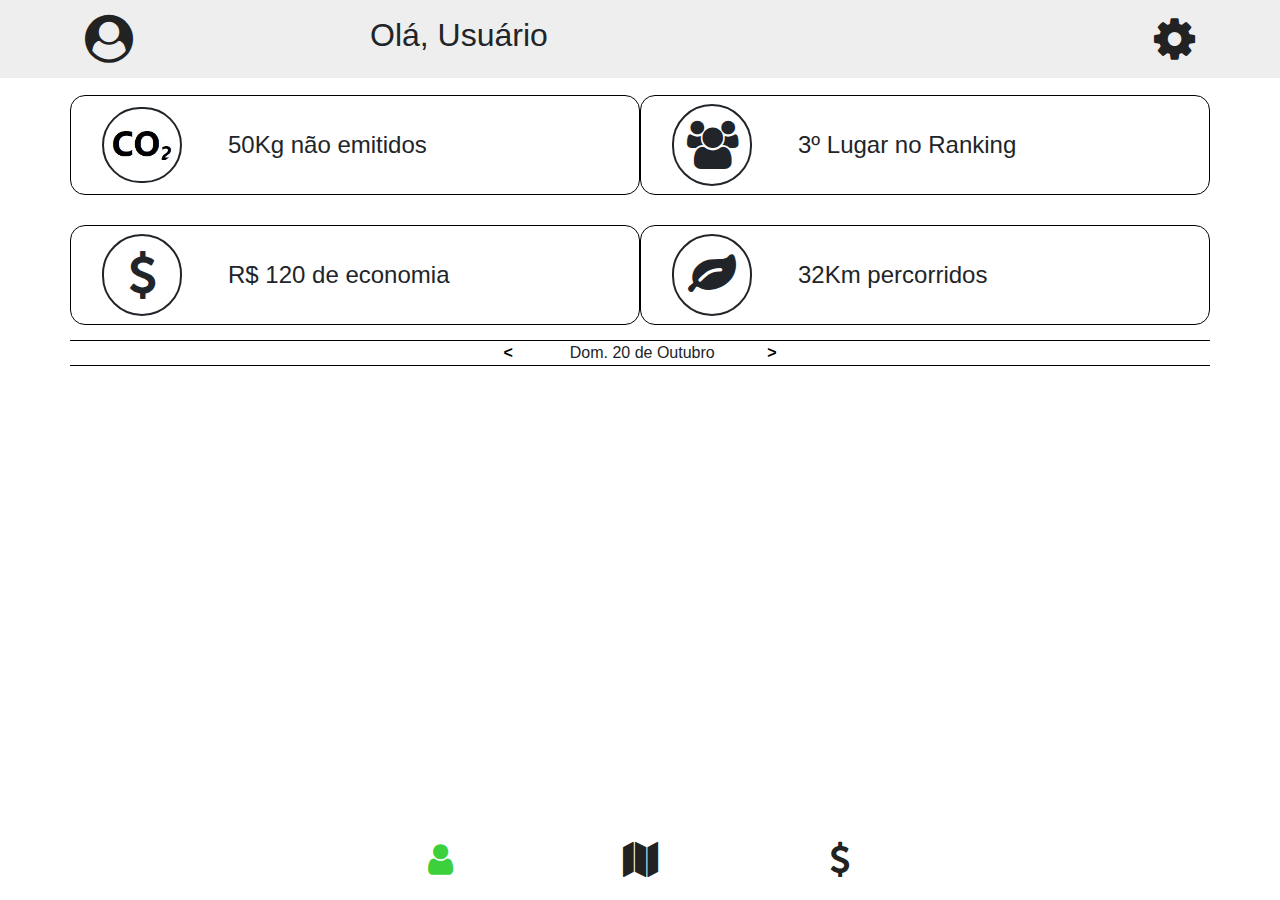
==== usuario/index.html @ d2006569 "Add files via upload" ====
<!DOCTYPE html>
<html lang="pt-br">

<head>
    <meta charset="utf-8">
    <meta name="viewport" content="width=device-width, initial-scale=1.0">
    <title>EcoMobil - Ganhe benefícios salvando o planeta</title>
    <link rel="stylesheet" href="https://stackpath.bootstrapcdn.com/bootstrap/4.3.1/css/bootstrap.min.css" integrity="sha384-ggOyR0iXCbMQv3Xipma34MD+dH/1fQ784/j6cY/iJTQUOhcWr7x9JvoRxT2MZw1T" crossorigin="anonymous">
    <link rel="stylesheet" href="https://cdnjs.cloudflare.com/ajax/libs/font-awesome/4.7.0/css/font-awesome.min.css">
    <link rel="stylesheet" href="../css/mapa.css">
    <link rel="stylesheet" href="../css/usuario.css">
</head>

<body>
    <header class="container-fluid">
        <div class="container">
            <div class="row align-items-center">
                <div class="col-3">
                    <i class="fa fa-user-circle iconemenuusuario"></i>
                </div>
                <div class="col-6">
                    <h2>Olá, Usuário</h2>
                </div>
                <div class="col-3">
                    <a href="../embreve"><i class="fa fa-cog iconemenuusuario ml-auto d-block"></i></a>

                </div>
            </div>
        </div>
    </header>
    
    <div class="espacador1"></div>
    
    
    <div class="container">
        <div class="row">
            <div class="col-12 col-md-6 containerinfousuario">
                <div class="row align-items-center h-100">
                    <div class="col-3">
                        <img class="imginfousuario" src="../img/co2.jpeg">
                    </div>
                    <div class="col-9">
                        <p class="textinfousuario">50Kg não emitidos</p>
                    </div>
                </div>
            </div>
            <div class="col-12 col-md-6 containerinfousuario">
                <div class="row align-items-center h-100">
                    <div class="col-3">
                        <i class="fa fa-users imginfousuario"></i>
                    </div>
                    <div class="col-9">
                        <p class="textinfousuario">3º Lugar no Ranking</p>
                    </div>
                </div>
            </div>
            <div class="col-12 col-md-6 containerinfousuario">
                <div class="row align-items-center h-100">
                    <div class="col-3">
                        <i class="fa fa-usd imginfousuario"></i>
                    </div>
                    <div class="col-9">
                        <p class="textinfousuario">R$ 120 de economia</p>
                    </div>
                </div>
            </div>
            <div class="col-12 col-md-6 containerinfousuario">
                <div class="row align-items-center h-100">
                    <div class="col-3">
                        <i class="fa fa-leaf imginfousuario"></i>
                    </div>
                    <div class="col-9">
                        <p class="textinfousuario">32Km percorridos</p>
                    </div>
                </div>
            </div>
            
            
            <div class="align-self-end containerdata">
            <p class="text-center my-0"><a href="#">&lt; </a>     &emsp;&emsp;&emsp; Dom. 20 de Outubro&emsp;&emsp;&emsp;  <a href="#">&gt;</a></p>
            </div>
            
        </div>
    
    </div>
    <div class="espacador1"></div>

    <footer class="container-fluid p-0">
        <div class="row my-0 mx-auto maxw-600">
            <div class="col-4">
                <a href="#"><i class="fa fa-user iconemenuprincipal active"></i></a>
            </div>
            <div class="col-4">
                <a href="../index.html"><i class="fa fa-map iconemenuprincipal"></i></a>
            </div>
            <div class="col-4">
                <a href="../cupons/"><i class="fa fa-usd iconemenuprincipal"></i></a>
            </div>
        </div>
    </footer>
</body>

</html>
---- css/mapa.css ----
#map {
    height: 100%;
    height: -moz-available;
    /* WebKit-based browsers will ignore this. */
    height: -webkit-fill-available;
    /* Mozilla-based browsers will ignore this. */
    height: fill-available;

}
a,a:hover{
    text-decoration: none;
}

header {
    position: fixed;
    z-index: 99;
    top: 0;
    padding: 15px;
    background: #3cd13c;
}

#campobusca {
    display: block;
    width: 100%;
    height: 50px;
    border-radius: 15px;
    background: #eee;
    border: none;
    padding: 0 15px;
}

.containercampobusca {
    max-width: 600px;
    position: relative;
}

.btnbuscar {
    color: #222;
    position: absolute;
    font-size: 2.2em;
    top: 5px;
    right: 10px;
}

body {
    position: relative;
    height: 100vh;
}

footer {
    position: fixed;
    height: 80px;
    width: 100vw;
    bottom: 0;
    background: white;
}

.iconemenuprincipal {
    font-size: 2.2em;
    text-align: center;
    margin: 22px auto;
    display: block;
    width: fit-content;
    color: #222;
}

.iconemenuprincipal.active {
    color: #3cd13c;
}

.maxw-600 {
    max-width: 600px;
}
---- css/usuario.css ----
header{
    background: #eee;
}
a{
    color: black;
    font-weight: bold;
}
.iconemenuusuario{
    font-size: 3em;
    width: fit-content;
    color: #222;
}
.containerinfousuario{
    height: 100px;
    border: 1px solid black;
    margin: 15px 0;
    border-radius: 15px;
}
.espacador1{
    height: 80px;
}
.textinfousuario{
    margin: 0;
    font-size: 1.5em;
}
.imginfousuario{
    border: 2px solid;
    border-radius: 500px;
    padding: 15px 5px;
    font-size: 3em;
    text-align: center;
    width:80px;
    display: block;
    margin: auto;
}
.containerdata{
    border-top: 1px solid black; 
    border-bottom: 1px solid black; 
    width: 100%;
    
}
#co2icone{
    border: 2px solid;
    border-radius: 500px;
    padding: 15px 5px;
}
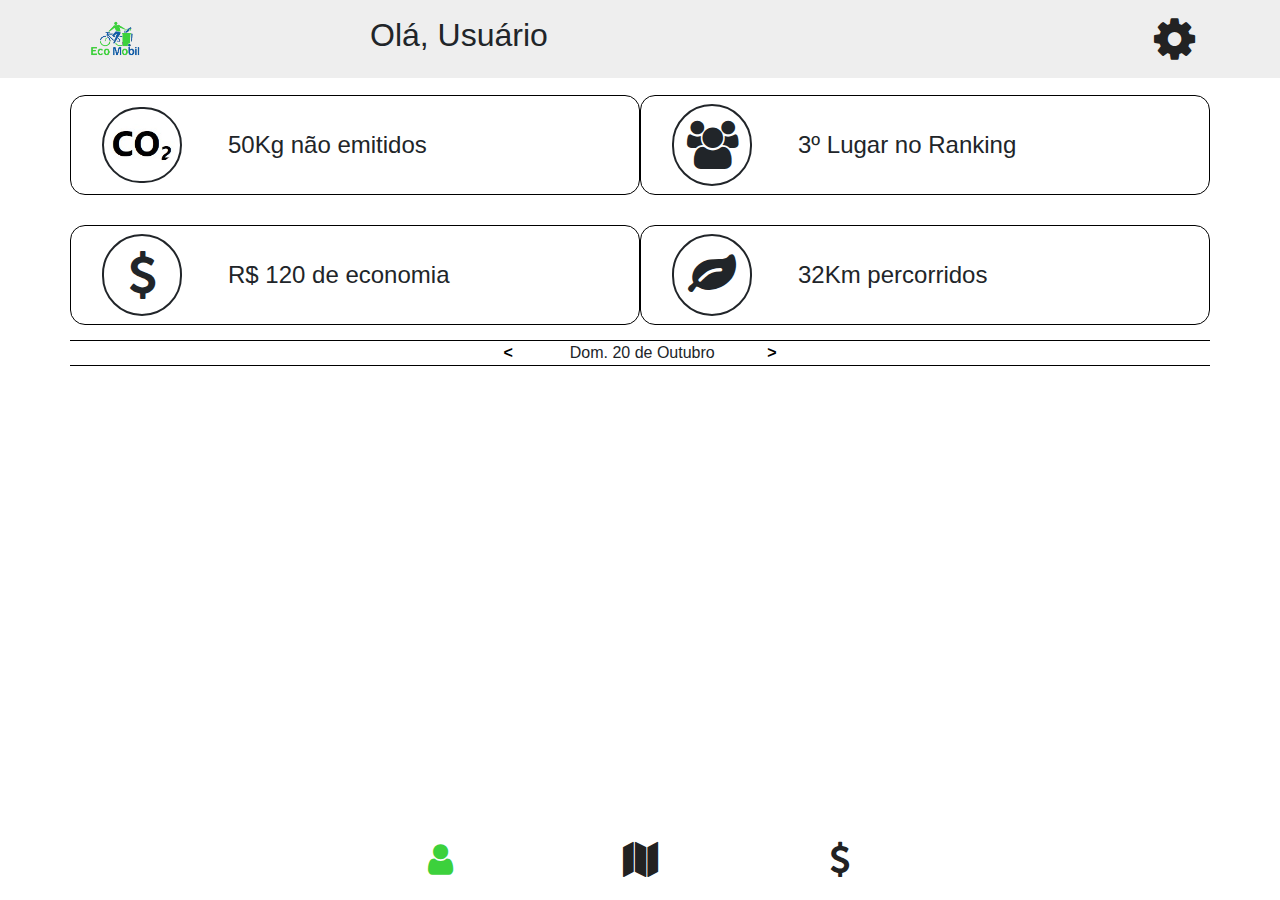
==== commit 40bd8107: "Add files via upload" ====
--- a/usuario/index.html
+++ b/usuario/index.html
@@ -16,7 +16,7 @@
         <div class="container">
             <div class="row align-items-center">
                 <div class="col-3">
-                    <i class="fa fa-user-circle iconemenuusuario"></i>
+                    <img src="../img/logo.png" width="60">
                 </div>
                 <div class="col-6">
                     <h2>Olá, Usuário</h2>
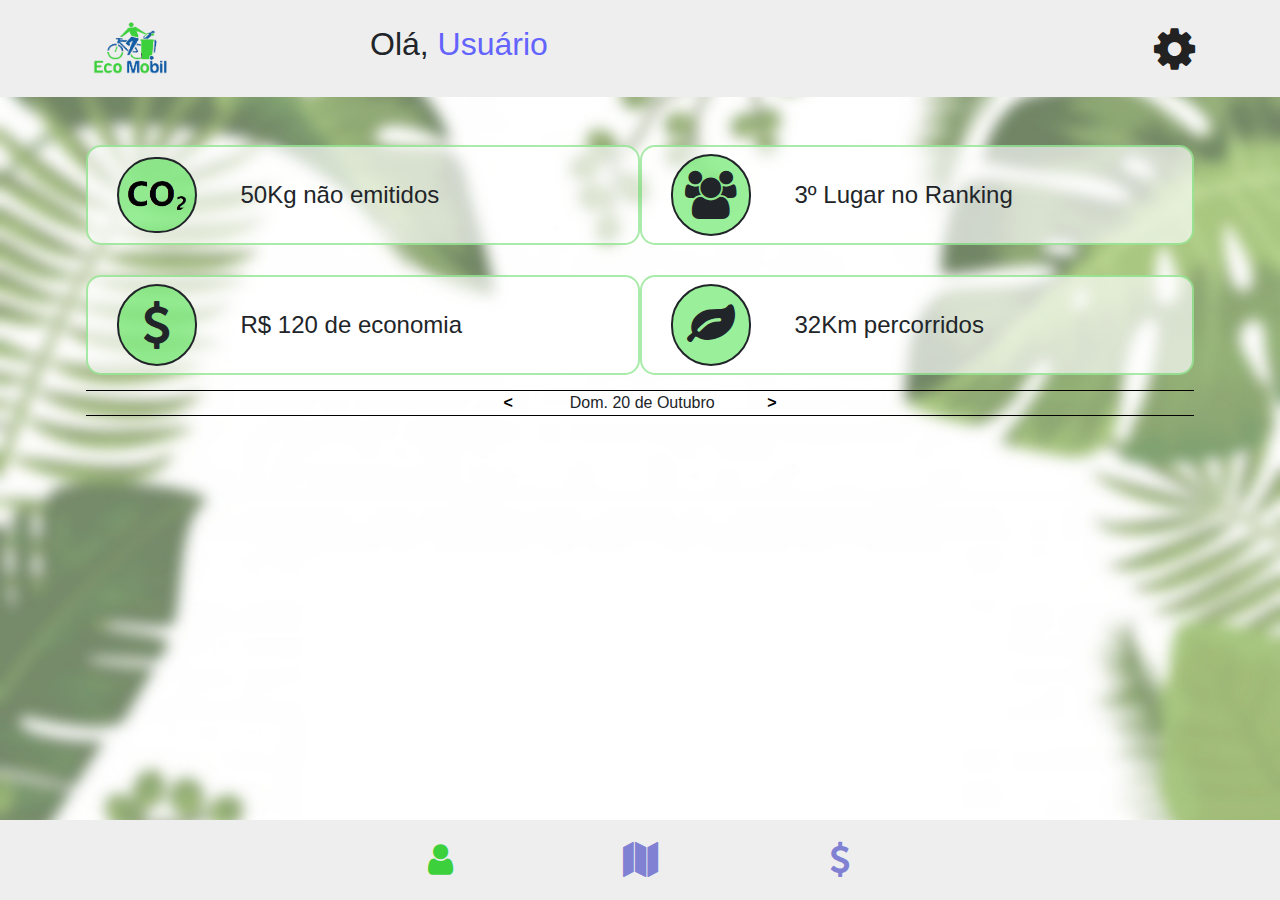
==== commit 0c806e85: "Add files via upload" ====
--- a/usuario/index.html
+++ b/usuario/index.html
@@ -16,10 +16,10 @@
         <div class="container">
             <div class="row align-items-center">
                 <div class="col-3">
-                    <img src="../img/logo.png" width="60">
+                    <img src="../img/logo.png" width="90">
                 </div>
                 <div class="col-6">
-                    <h2>Olá, Usuário</h2>
+                    <h2>Olá, <span style="color: #6363fd;">Usuário</span></h2>
                 </div>
                 <div class="col-3">
                     <a href="../embreve"><i class="fa fa-cog iconemenuusuario ml-auto d-block"></i></a>
@@ -33,11 +33,11 @@
     
     
     <div class="container">
-        <div class="row">
+        <div class="row px-3">
             <div class="col-12 col-md-6 containerinfousuario">
                 <div class="row align-items-center h-100">
                     <div class="col-3">
-                        <img class="imginfousuario" src="../img/co2.jpeg">
+                        <img class="imginfousuario" src="../img/co2.png">
                     </div>
                     <div class="col-9">
                         <p class="textinfousuario">50Kg não emitidos</p>
--- a/css/mapa.css
+++ b/css/mapa.css
@@ -45,6 +45,10 @@
 body {
     position: relative;
     height: 100vh;
+    background: url(../img/bg.jpg);
+    background-repeat: no-repeat;
+    background-size: cover;
+    background-attachment: fixed;
 }
 
 footer {
@@ -52,7 +56,7 @@
     height: 80px;
     width: 100vw;
     bottom: 0;
-    background: white;
+    background: #eee;
 }
 
 .iconemenuprincipal {
@@ -61,7 +65,7 @@
     margin: 22px auto;
     display: block;
     width: fit-content;
-    color: #222;
+    color: #8181d3;
 }
 
 .iconemenuprincipal.active {
--- a/css/usuario.css
+++ b/css/usuario.css
@@ -12,12 +12,13 @@
 }
 .containerinfousuario{
     height: 100px;
-    border: 1px solid black;
+    border: 2px solid rgba(64, 211, 64, 0.45);
     margin: 15px 0;
     border-radius: 15px;
+    background: rgba(255, 255, 255, 0.66);
 }
 .espacador1{
-    height: 80px;
+    height: 130px;
 }
 .textinfousuario{
     margin: 0;
@@ -32,15 +33,11 @@
     width:80px;
     display: block;
     margin: auto;
+    background: rgba(32, 221, 32, 0.45);
 }
 .containerdata{
     border-top: 1px solid black; 
     border-bottom: 1px solid black; 
     width: 100%;
     
-}
-#co2icone{
-    border: 2px solid;
-    border-radius: 500px;
-    padding: 15px 5px;
 }